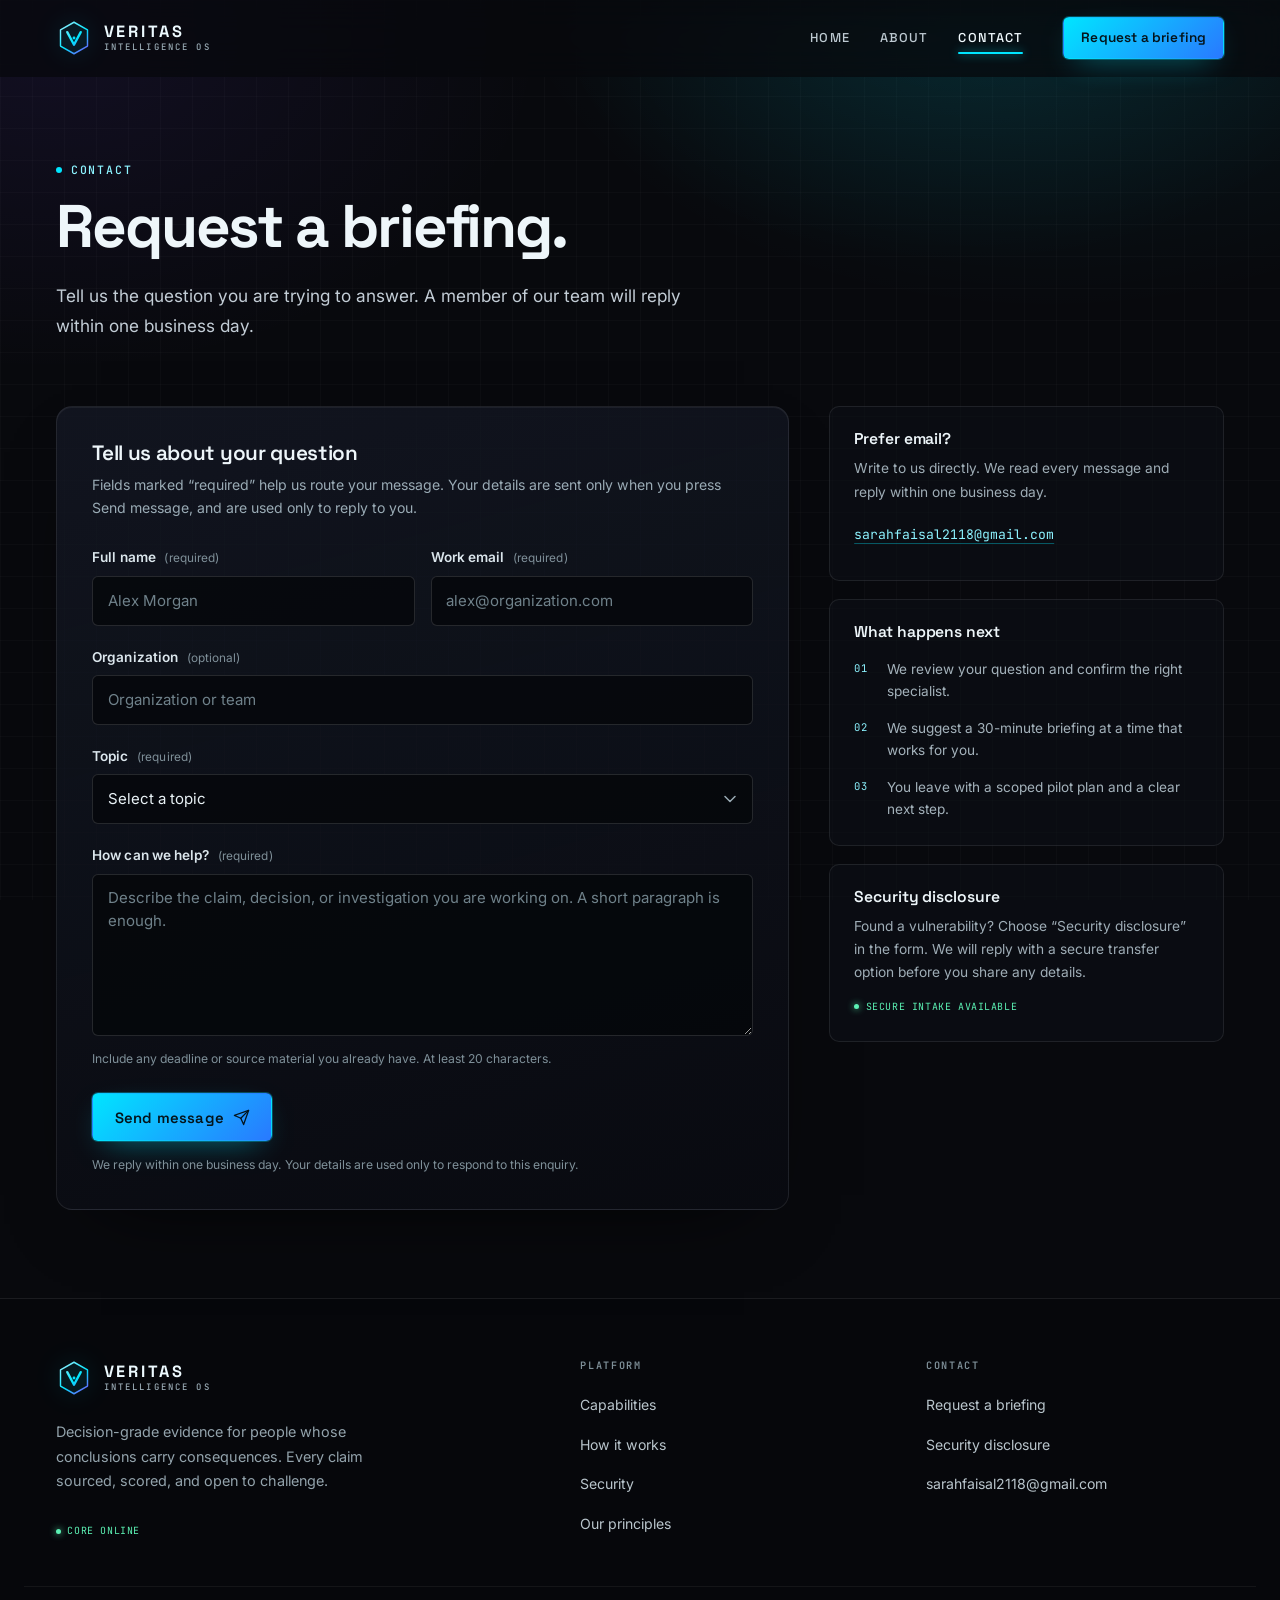
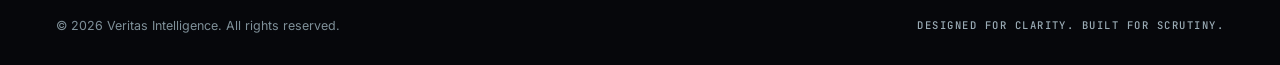
==== contact.html @ b7f598ee "first commit" ====
<!DOCTYPE html>
<html lang="en">
<head>
  <meta charset="utf-8">
  <meta name="viewport" content="width=device-width, initial-scale=1">
  <title>Contact — Veritas Intelligence</title>
  <meta name="description" content="Request a briefing from Veritas Intelligence. Tell us the question you are trying to answer and we will reply within one business day.">
  <meta name="theme-color" content="#08090d">
  <link rel="icon" href="assets/favicon.svg" type="image/svg+xml">
  <link rel="preconnect" href="https://fonts.googleapis.com">
  <link rel="preconnect" href="https://fonts.gstatic.com" crossorigin>
  <link href="https://fonts.googleapis.com/css2?family=Inter:wght@400;500;600&family=JetBrains+Mono:wght@400;500;600&family=Space+Grotesk:wght@400;500;600;700&display=swap" rel="stylesheet">
  <link rel="stylesheet" href="assets/styles.css">
  <script>document.documentElement.classList.add("js");</script>
</head>
<body class="page-contact">
  <a class="skip-link" href="#main">Skip to content</a>

  <header class="site-header">
    <div class="container header-inner">
      <a class="brand" href="index.html" aria-label="Veritas Intelligence, home">
        <img class="brand-mark" src="assets/logo.svg" alt="" width="36" height="36">
        <span class="brand-text">
          <span class="brand-name">VERITAS</span>
          <span class="brand-sub">Intelligence OS</span>
        </span>
      </a>

      <button class="nav-toggle" type="button" aria-expanded="false" aria-controls="site-nav" aria-label="Open menu" data-nav-toggle>
        <span class="nav-toggle-bars" aria-hidden="true"><span></span><span></span></span>
      </button>

      <nav class="site-nav" id="site-nav" aria-label="Primary">
        <ul class="nav-list">
          <li><a href="index.html">Home</a></li>
          <li><a href="about.html">About</a></li>
          <li><a href="contact.html" aria-current="page">Contact</a></li>
        </ul>
        <a class="btn btn-primary btn-sm nav-cta" href="contact.html?topic=briefing">Request a briefing</a>
      </nav>
    </div>
  </header>

  <main id="main" tabindex="-1">
    <section class="page-hero page-hero--simple">
      <div class="container">
        <div class="reveal contact-intro">
          <p class="eyebrow"><span class="pulse" aria-hidden="true"></span> Contact</p>
          <h1>Request a briefing.</h1>
          <p class="lede">Tell us the question you are trying to answer. A member of our team will reply within one business day.</p>
        </div>
      </div>
    </section>

    <section class="section contact-section">
      <div class="container contact-grid">
        <form class="form-panel reveal" id="contact-form" novalidate>
          <h2>Tell us about your question</h2>
          <p class="form-intro">Fields marked “required” help us route your message. Your details are sent only when you press Send message, and are used only to reply to you.</p>

          <div class="form-row">
            <div class="field">
              <label for="name">Full name <span class="optional">(required)</span></label>
              <input id="name" name="name" type="text" autocomplete="name" required aria-describedby="name-error" placeholder="Alex Morgan">
              <p class="field-error" id="name-error" hidden></p>
            </div>

            <div class="field">
              <label for="email">Work email <span class="optional">(required)</span></label>
              <input id="email" name="email" type="email" autocomplete="email" inputmode="email" required aria-describedby="email-error" placeholder="alex@organization.com">
              <p class="field-error" id="email-error" hidden></p>
            </div>
          </div>

          <div class="field">
            <label for="organization">Organization <span class="optional">(optional)</span></label>
            <input id="organization" name="organization" type="text" autocomplete="organization" placeholder="Organization or team">
          </div>

          <div class="field">
            <label for="topic">Topic <span class="optional">(required)</span></label>
            <select id="topic" name="topic" required aria-describedby="topic-error">
              <option value="" selected>Select a topic</option>
              <option value="briefing">Request a briefing</option>
              <option value="partnership">Partnership</option>
              <option value="press">Press enquiry</option>
              <option value="security">Security disclosure</option>
              <option value="other">Something else</option>
            </select>
            <p class="field-error" id="topic-error" hidden></p>
          </div>

          <div class="field">
            <label for="message">How can we help? <span class="optional">(required)</span></label>
            <textarea id="message" name="message" rows="6" required aria-describedby="message-hint message-error" placeholder="Describe the claim, decision, or investigation you are working on. A short paragraph is enough."></textarea>
            <p class="field-hint" id="message-hint">Include any deadline or source material you already have. At least 20 characters.</p>
            <p class="field-error" id="message-error" hidden></p>
          </div>

          <div class="form-actions">
            <button class="btn btn-primary" type="submit">
              <span id="submit-label">Send message</span>
              <svg viewBox="0 0 24 24" fill="none" stroke="currentColor" stroke-width="1.8" stroke-linecap="round" stroke-linejoin="round" aria-hidden="true"><path d="m22 2-7 20-4-9-9-4Z"/><path d="M22 2 11 13"/></svg>
            </button>
            <p class="form-note">We reply within one business day. Your details are used only to respond to this enquiry.</p>
          </div>

          <div class="form-result" id="form-result" hidden>
            <h2 id="result-heading" tabindex="-1">
              <span class="result-icon" aria-hidden="true"><svg viewBox="0 0 24 24" fill="none" stroke="currentColor" stroke-width="2.6" stroke-linecap="round" stroke-linejoin="round"><path d="M20 6 9 17l-5-5"/></svg></span>
              <span id="result-title">Your message is ready.</span>
            </h2>
            <p id="result-draft-copy">We prepared an email to <strong id="result-email">sarahfaisal2118@gmail.com</strong>. Open your email app to send it, or copy the message and paste it into any mail service.</p>
            <p id="result-success-copy" hidden>Thank you, <strong id="result-name"></strong>. Your message has been sent. We will reply within one business day.</p>
            <div id="draft-section">
              <label class="draft-label" for="draft-preview">Message preview</label>
              <textarea class="draft-preview" id="draft-preview" rows="9" readonly></textarea>
              <div class="btn-row">
                <a class="btn btn-primary" id="mailto-link" href="mailto:sarahfaisal2118@gmail.com">
                  Open email app
                  <svg viewBox="0 0 24 24" fill="none" stroke="currentColor" stroke-width="1.8" stroke-linecap="round" stroke-linejoin="round" aria-hidden="true"><path d="M7 17 17 7"/><path d="M8 7h9v9"/></svg>
                </a>
                <button class="btn btn-ghost" id="copy-message" type="button">Copy message</button>
              </div>
              <p class="copy-status" id="copy-status" role="status" aria-live="polite"></p>
            </div>
            <div class="btn-row" id="result-actions" hidden>
              <button class="btn btn-ghost" id="send-another" type="button">Send another message</button>
            </div>
          </div>

          <div class="form-error" id="form-error" tabindex="-1" role="alert" hidden>
            <p><strong>We couldn't send your message.</strong> Please check your connection and try again.</p>
            <p>If it keeps happening, email us directly at <a href="mailto:sarahfaisal2118@gmail.com" data-contact-email>sarahfaisal2118@gmail.com</a>.</p>
          </div>

          <input type="checkbox" name="botcheck" id="botcheck" class="hp-field" tabindex="-1" autocomplete="off" aria-hidden="true">

          <noscript>
            <p class="noscript-note">JavaScript is turned off, so this form cannot be submitted. Please email us directly at <a href="mailto:sarahfaisal2118@gmail.com" data-contact-email>sarahfaisal2118@gmail.com</a>.</p>
          </noscript>
        </form>

        <aside class="contact-aside">
          <div class="info-card reveal">
            <h2>Prefer email?</h2>
            <p>Write to us directly. We read every message and reply within one business day.</p>
            <a class="email-link" href="mailto:sarahfaisal2118@gmail.com" data-contact-email>
              <svg viewBox="0 0 24 24" width="16" height="16" fill="none" stroke="currentColor" stroke-width="1.7" stroke-linecap="round" stroke-linejoin="round" aria-hidden="true"><rect x="3" y="5" width="18" height="14" rx="2"/><path d="m3 7 9 6 9-6"/></svg>
              sarahfaisal2118@gmail.com
            </a>
          </div>

          <div class="info-card reveal">
            <h2>What happens next</h2>
            <ol class="next-list">
              <li>We review your question and confirm the right specialist.</li>
              <li>We suggest a 30-minute briefing at a time that works for you.</li>
              <li>You leave with a scoped pilot plan and a clear next step.</li>
            </ol>
          </div>

          <div class="info-card reveal">
            <h2>Security disclosure</h2>
            <p>Found a vulnerability? Choose “Security disclosure” in the form. We will reply with a secure transfer option before you share any details.</p>
            <span class="status-ok">Secure intake available</span>
          </div>
        </aside>
      </div>
    </section>
  </main>

  <footer class="site-footer">
    <div class="container footer-grid">
      <div class="footer-brand">
        <a class="brand" href="index.html" aria-label="Veritas Intelligence, home">
          <img class="brand-mark" src="assets/logo.svg" alt="" width="36" height="36">
          <span class="brand-text">
            <span class="brand-name">VERITAS</span>
            <span class="brand-sub">Intelligence OS</span>
          </span>
        </a>
        <p>Decision-grade evidence for people whose conclusions carry consequences. Every claim sourced, scored, and open to challenge.</p>
        <span class="status-ok">Core online</span>
      </div>

      <nav aria-label="Platform">
        <h2 class="footer-title">Platform</h2>
        <ul class="footer-links">
          <li><a href="index.html#capabilities">Capabilities</a></li>
          <li><a href="index.html#how-it-works">How it works</a></li>
          <li><a href="about.html#security">Security</a></li>
          <li><a href="about.html#principles">Our principles</a></li>
        </ul>
      </nav>

      <nav aria-label="Contact">
        <h2 class="footer-title">Contact</h2>
        <ul class="footer-links">
          <li><a href="contact.html">Request a briefing</a></li>
          <li><a href="contact.html?topic=security">Security disclosure</a></li>
          <li><a href="mailto:sarahfaisal2118@gmail.com" data-contact-email>sarahfaisal2118@gmail.com</a></li>
        </ul>
      </nav>
    </div>

    <div class="container footer-bottom">
      <p>&copy; <span data-year>2026</span> Veritas Intelligence. All rights reserved.</p>
      <p class="mono-label">Designed for clarity. Built for scrutiny.</p>
    </div>
  </footer>

  <script src="assets/main.js" defer></script>
</body>
</html>
---- assets/styles.css ----
/* =========================================================
   Veritas Intelligence — site styles
   Dark tactical glassmorphism, adapted for readability.
   No build step: plain CSS.
   ========================================================= */

:root {
  --void: #08090d;
  --void-soft: #0a0c12;
  --panel: rgba(15, 18, 27, 0.72);
  --panel-solid: #0d1018;

  --text: #e7ecf2;
  --text-soft: #c3cdd6;
  --muted: #9aabb5;
  --dim: #7f9099;

  --cyan: #00e5ff;
  --cyan-soft: #8df3ff;
  --blue: #2979ff;
  --violet: #a88bff;
  --green: #5cf2b4;
  --amber: #ffce6b;
  --red: #ff8fa3;

  --line: rgba(255, 255, 255, 0.085);
  --line-soft: rgba(255, 255, 255, 0.055);
  --line-cyan: rgba(0, 229, 255, 0.3);

  --font-display: "Space Grotesk", "Segoe UI", system-ui, sans-serif;
  --font-body: "Inter", "Segoe UI", system-ui, sans-serif;
  --font-mono: "JetBrains Mono", ui-monospace, "Cascadia Code", Consolas, monospace;

  --radius-sm: 6px;
  --radius: 10px;
  --radius-lg: 16px;

  --shadow-panel: 0 30px 80px -45px rgba(0, 0, 0, 0.95), inset 0 1px 0 rgba(255, 255, 255, 0.055);
  --header-h: 76px;
}

*,
*::before,
*::after {
  box-sizing: border-box;
}

html {
  scroll-behavior: smooth;
  scroll-padding-top: calc(var(--header-h) + 24px);
  -webkit-text-size-adjust: 100%;
  scrollbar-color: #2a313b #08090d;
}

::-webkit-scrollbar {
  width: 10px;
  height: 10px;
}

::-webkit-scrollbar-track {
  background: #08090d;
}

::-webkit-scrollbar-thumb {
  border: 2px solid #08090d;
  border-radius: 8px;
  background: #2a313b;
}

::-webkit-scrollbar-thumb:hover {
  background: #3b4551;
}

body {
  margin: 0;
  min-height: 100vh;
  color: var(--text);
  font-family: var(--font-body);
  font-size: 1rem;
  line-height: 1.65;
  background-color: var(--void);
  background-image:
    radial-gradient(900px 620px at 82% -8%, rgba(0, 229, 255, 0.09), transparent 62%),
    radial-gradient(820px 560px at 4% 4%, rgba(124, 77, 255, 0.09), transparent 60%),
    linear-gradient(rgba(255, 255, 255, 0.02) 1px, transparent 1px),
    linear-gradient(90deg, rgba(255, 255, 255, 0.02) 1px, transparent 1px);
  background-size: auto, auto, 32px 32px, 32px 32px;
  background-attachment: fixed;
  -webkit-font-smoothing: antialiased;
  text-rendering: optimizeLegibility;
  overflow-x: hidden;
}

img,
svg {
  display: block;
  max-width: 100%;
}

a {
  color: inherit;
  text-decoration: none;
}

p {
  margin: 0;
}

ul,
ol {
  margin: 0;
  padding: 0;
}

button,
input,
select,
textarea {
  font: inherit;
  color: inherit;
}

[hidden] {
  display: none !important;
}

::selection {
  background: rgba(0, 229, 255, 0.28);
  color: #ffffff;
}

:focus-visible {
  outline: 2px solid var(--cyan-soft);
  outline-offset: 3px;
}

main:focus {
  outline: none;
}

/* ---------- Layout helpers ---------- */

.container {
  width: 100%;
  max-width: 1232px;
  margin-inline: auto;
  padding-inline: 32px;
}

.section {
  padding-block: 5.5rem;
}

.section--tight {
  padding-block: 4rem;
}

.section--bordered {
  border-top: 1px solid var(--line-soft);
}

.skip-link {
  position: fixed;
  top: 10px;
  left: 10px;
  z-index: 200;
  padding: 0.7rem 1rem;
  border-radius: var(--radius-sm);
  background: var(--cyan);
  color: #031218;
  font-family: var(--font-display);
  font-weight: 600;
  transform: translateY(-160%);
  transition: transform 0.18s ease;
}

.skip-link:focus {
  transform: translateY(0);
}

/* ---------- Typography ---------- */

h1,
h2,
h3,
h4 {
  margin: 0;
  font-family: var(--font-display);
  color: #eef6fa;
  text-wrap: balance;
}

h1 {
  font-size: clamp(2.55rem, 4.7vw, 3.95rem);
  line-height: 1.05;
  letter-spacing: -0.035em;
  font-weight: 700;
}

h2 {
  font-size: clamp(1.85rem, 3.2vw, 2.6rem);
  line-height: 1.12;
  letter-spacing: -0.028em;
  font-weight: 600;
}

h3 {
  font-size: 1.16rem;
  line-height: 1.35;
  letter-spacing: -0.012em;
  font-weight: 600;
}

.eyebrow {
  display: inline-flex;
  align-items: center;
  gap: 0.55rem;
  margin-bottom: 1.1rem;
  color: var(--cyan-soft);
  font-family: var(--font-mono);
  font-size: 0.72rem;
  font-weight: 500;
  letter-spacing: 0.16em;
  line-height: 1.4;
  text-transform: uppercase;
}

.eyebrow--plain {
  color: var(--muted);
}

.pulse {
  width: 6px;
  height: 6px;
  flex: none;
  border-radius: 50%;
  background: var(--cyan);
  box-shadow: 0 0 0 0 rgba(0, 229, 255, 0.5);
  animation: pulse 2.6s ease-out infinite;
}

@keyframes pulse {
  0% { box-shadow: 0 0 0 0 rgba(0, 229, 255, 0.45); }
  70% { box-shadow: 0 0 0 8px rgba(0, 229, 255, 0); }
  100% { box-shadow: 0 0 0 0 rgba(0, 229, 255, 0); }
}

.lede {
  max-width: 56ch;
  margin-top: 1.4rem;
  color: var(--text-soft);
  font-size: 1.08rem;
  line-height: 1.72;
}

.text-gradient {
  color: var(--cyan-soft);
}

@supports ((-webkit-background-clip: text) or (background-clip: text)) {
  .text-gradient {
    background: linear-gradient(100deg, #a7f4ff 0%, #00e5ff 46%, #a88bff 100%);
    -webkit-background-clip: text;
    background-clip: text;
    -webkit-text-fill-color: transparent;
    color: transparent;
  }
}

.mono-label {
  font-family: var(--font-mono);
  font-size: 0.66rem;
  font-weight: 500;
  letter-spacing: 0.14em;
  line-height: 1.5;
  text-transform: uppercase;
  color: var(--muted);
}

.section-head {
  max-width: 720px;
  margin-bottom: 2.9rem;
}

.section-head p {
  margin-top: 1rem;
  color: var(--muted);
  font-size: 1.02rem;
  line-height: 1.75;
  max-width: 64ch;
}

.section-head--row {
  max-width: none;
  display: flex;
  align-items: flex-end;
  justify-content: space-between;
  gap: 2rem;
}

.section-head--row > div {
  max-width: 680px;
}

/* ---------- Buttons ---------- */

.btn {
  display: inline-flex;
  align-items: center;
  justify-content: center;
  gap: 0.55rem;
  min-height: 48px;
  padding: 0.78rem 1.35rem;
  border: 1px solid transparent;
  border-radius: var(--radius-sm);
  font-family: var(--font-display);
  font-size: 0.93rem;
  font-weight: 600;
  line-height: 1.2;
  letter-spacing: 0.012em;
  text-align: center;
  cursor: pointer;
  transition: transform 0.2s ease, box-shadow 0.2s ease, background-color 0.2s ease, border-color 0.2s ease;
}

.btn svg {
  width: 17px;
  height: 17px;
  flex: none;
  transition: transform 0.2s ease;
}

.btn:hover svg {
  transform: translateX(2px);
}

.btn-primary {
  background: linear-gradient(135deg, #00e5ff 0%, #2979ff 100%);
  color: #04141b;
  box-shadow: 0 0 0 1px rgba(0, 229, 255, 0.28), 0 10px 32px -14px rgba(0, 229, 255, 0.65);
}

.btn-primary:hover {
  transform: translateY(-1px);
  box-shadow: 0 0 0 1px rgba(0, 229, 255, 0.45), 0 0 26px rgba(0, 229, 255, 0.32);
}

.btn-ghost {
  background: rgba(255, 255, 255, 0.035);
  border-color: rgba(0, 229, 255, 0.28);
  color: #c8f8ff;
}

.btn-ghost:hover {
  background: rgba(0, 229, 255, 0.08);
  border-color: rgba(0, 229, 255, 0.6);
}

.btn-sm {
  min-height: 42px;
  padding: 0.62rem 1.05rem;
  font-size: 0.85rem;
}

.btn-row {
  display: flex;
  flex-wrap: wrap;
  gap: 0.8rem;
  align-items: center;
}

.btn[disabled] {
  opacity: 0.72;
  cursor: wait;
  transform: none;
  box-shadow: none;
}

/* ---------- Header & navigation ---------- */

.site-header {
  position: sticky;
  top: 0;
  z-index: 100;
  background: rgba(8, 9, 13, 0.74);
  -webkit-backdrop-filter: blur(18px);
  backdrop-filter: blur(18px);
  border-bottom: 1px solid transparent;
  transition: background-color 0.25s ease, border-color 0.25s ease;
}

.site-header.is-scrolled {
  background: rgba(8, 9, 13, 0.92);
  border-bottom-color: var(--line);
}

.header-inner {
  display: flex;
  align-items: center;
  justify-content: space-between;
  gap: 1.5rem;
  height: var(--header-h);
}

.brand {
  display: inline-flex;
  align-items: center;
  gap: 0.72rem;
  flex: none;
  border-radius: var(--radius-sm);
}

.brand-mark {
  width: 36px;
  height: 36px;
  filter: drop-shadow(0 0 12px rgba(0, 229, 255, 0.3));
}

.brand-text {
  display: flex;
  flex-direction: column;
  gap: 2px;
}

.brand-name {
  font-family: var(--font-display);
  font-size: 1.02rem;
  font-weight: 700;
  line-height: 1;
  letter-spacing: 0.17em;
  color: #edfaff;
}

.brand-sub {
  font-family: var(--font-mono);
  font-size: 0.56rem;
  font-weight: 500;
  line-height: 1;
  letter-spacing: 0.24em;
  text-transform: uppercase;
  color: var(--muted);
}

.site-nav {
  display: flex;
  align-items: center;
  gap: 1.65rem;
}

.nav-list {
  display: flex;
  align-items: center;
  gap: 0.2rem;
  list-style: none;
}

.nav-list a {
  position: relative;
  display: inline-flex;
  align-items: center;
  min-height: 44px;
  padding: 0 0.85rem;
  border-radius: 4px;
  color: #becad2;
  font-family: var(--font-display);
  font-size: 0.8rem;
  font-weight: 500;
  letter-spacing: 0.09em;
  text-transform: uppercase;
  transition: color 0.18s ease, background-color 0.18s ease;
}

.nav-list a:hover {
  color: #f2fbff;
  background: rgba(255, 255, 255, 0.04);
}

.nav-list a[aria-current="page"] {
  color: #f2fbff;
}

.nav-list a[aria-current="page"]::after {
  content: "";
  position: absolute;
  left: 0.85rem;
  right: 0.85rem;
  bottom: 6px;
  height: 2px;
  border-radius: 2px;
  background: var(--cyan);
  box-shadow: 0 0 10px rgba(0, 229, 255, 0.7);
}

.nav-toggle {
  display: none;
  width: 44px;
  height: 44px;
  padding: 0;
  border: 1px solid var(--line);
  border-radius: var(--radius-sm);
  background: rgba(255, 255, 255, 0.035);
  cursor: pointer;
  place-items: center;
}

.nav-toggle:hover {
  border-color: rgba(0, 229, 255, 0.35);
}

.nav-toggle-bars {
  position: relative;
  width: 20px;
  height: 14px;
}

.nav-toggle-bars span {
  position: absolute;
  left: 0;
  width: 20px;
  height: 1.5px;
  border-radius: 2px;
  background: #e6fbff;
  transition: transform 0.2s ease, top 0.2s ease, bottom 0.2s ease;
}

.nav-toggle-bars span:first-child { top: 1px; }
.nav-toggle-bars span:last-child { bottom: 1px; }

.nav-toggle[aria-expanded="true"] .nav-toggle-bars span:first-child {
  top: 6px;
  transform: rotate(45deg);
}

.nav-toggle[aria-expanded="true"] .nav-toggle-bars span:last-child {
  bottom: 6px;
  transform: rotate(-45deg);
}

/* ---------- Hero ---------- */

.hero {
  position: relative;
  isolation: isolate;
  padding-block: 5.2rem 4.2rem;
}

.hero::before {
  content: "";
  position: absolute;
  inset: -15% 0 auto;
  height: 130%;
  z-index: -1;
  background:
    radial-gradient(620px 420px at 70% 22%, rgba(0, 229, 255, 0.1), transparent 65%),
    radial-gradient(480px 380px at 20% 65%, rgba(124, 77, 255, 0.08), transparent 70%);
  pointer-events: none;
}

.hero-grid {
  display: grid;
  grid-template-columns: minmax(0, 1.06fr) minmax(0, 0.94fr);
  align-items: center;
  gap: 4rem;
}

.hero h1 {
  max-width: 19ch;
}

.hero .lede {
  margin-bottom: 2rem;
}

.assurance-list {
  display: flex;
  flex-wrap: wrap;
  gap: 0.55rem 1.4rem;
  margin-top: 1.9rem;
  list-style: none;
}

.assurance-list li {
  display: inline-flex;
  align-items: center;
  gap: 0.45rem;
  color: #a9bac2;
  font-size: 0.82rem;
}

.assurance-list svg {
  width: 15px;
  height: 15px;
  color: var(--green);
  flex: none;
}

/* Dossier panel */

.dossier {
  position: relative;
  padding: 1.5rem;
  border: 1px solid var(--line);
  border-radius: 14px;
  background:
    linear-gradient(165deg, rgba(22, 27, 39, 0.9), rgba(9, 11, 18, 0.86));
  box-shadow: var(--shadow-panel);
  -webkit-backdrop-filter: blur(18px);
  backdrop-filter: blur(18px);
}

.dossier::before {
  content: "";
  position: absolute;
  inset: 0;
  border-radius: inherit;
  padding: 1px;
  background: linear-gradient(145deg, rgba(0, 229, 255, 0.5), rgba(0, 229, 255, 0) 32%, rgba(124, 77, 255, 0) 68%, rgba(124, 77, 255, 0.4));
  -webkit-mask: linear-gradient(#000 0 0) content-box, linear-gradient(#000 0 0);
  -webkit-mask-composite: xor;
  mask: linear-gradient(#000 0 0) content-box, linear-gradient(#000 0 0);
  mask-composite: exclude;
  pointer-events: none;
}

.reticle {
  position: absolute;
  z-index: 1;
  font-family: var(--font-mono);
  font-size: 0.72rem;
  line-height: 1;
  color: rgba(255, 255, 255, 0.26);
  pointer-events: none;
}

.reticle-tl { top: 7px; left: 9px; }
.reticle-tr { top: 7px; right: 9px; }
.reticle-bl { bottom: 7px; left: 9px; }
.reticle-br { bottom: 7px; right: 9px; }

.dossier-head {
  display: flex;
  align-items: center;
  justify-content: space-between;
  gap: 0.8rem;
  padding-bottom: 1.05rem;
  border-bottom: 1px solid var(--line-soft);
}

.chip {
  display: inline-flex;
  align-items: center;
  gap: 0.4rem;
  min-height: 24px;
  padding: 0.22rem 0.55rem;
  border: 1px solid transparent;
  border-radius: 4px;
  font-family: var(--font-mono);
  font-size: 0.62rem;
  font-weight: 600;
  line-height: 1.2;
  letter-spacing: 0.09em;
  text-transform: uppercase;
  white-space: nowrap;
}

.chip .dot {
  width: 5px;
  height: 5px;
  border-radius: 50%;
  background: currentColor;
  box-shadow: 0 0 8px currentColor;
}

.chip-live {
  color: var(--cyan-soft);
  background: rgba(0, 229, 255, 0.07);
  border-color: rgba(0, 229, 255, 0.28);
}

.chip-ok {
  color: #86ffcc;
  background: rgba(0, 230, 118, 0.07);
  border-color: rgba(0, 230, 118, 0.24);
}

.chip-warn {
  color: var(--amber);
  background: rgba(255, 171, 0, 0.07);
  border-color: rgba(255, 171, 0, 0.25);
}

.chip-bad {
  color: var(--red);
  background: rgba(255, 84, 112, 0.08);
  border-color: rgba(255, 84, 112, 0.28);
}

.chip-violet {
  color: #cbb9ff;
  background: rgba(124, 77, 255, 0.1);
  border-color: rgba(124, 77, 255, 0.3);
}

.dossier-body {
  padding-top: 1.15rem;
}

.dossier-title-row {
  display: flex;
  align-items: flex-start;
  justify-content: space-between;
  gap: 1.2rem;
}

.dossier-title {
  font-size: 1.3rem;
  font-weight: 600;
  line-height: 1.3;
  letter-spacing: -0.015em;
  max-width: 26ch;
}

.ring {
  position: relative;
  display: grid;
  flex: none;
  place-items: center;
  width: 86px;
  height: 86px;
  border-radius: 50%;
  background: conic-gradient(from 205deg, #00e5ff 0%, #2979ff 58%, #7c4dff 98.4%, rgba(255, 255, 255, 0.075) 98.4% 100%);
  box-shadow: 0 0 24px -6px rgba(0, 229, 255, 0.45);
}

.ring::before {
  content: "";
  position: absolute;
  inset: 5px;
  border-radius: 50%;
  background: #0b0e16;
  box-shadow: inset 0 0 18px rgba(0, 229, 255, 0.1);
}

.ring-text {
  position: relative;
  z-index: 1;
  font-family: var(--font-display);
  font-size: 1.22rem;
  font-weight: 700;
  letter-spacing: -0.02em;
  color: #eafcff;
}

.ring-text small {
  font-size: 0.62rem;
  font-weight: 500;
  color: var(--muted);
}

.dossier-caption {
  margin-top: 0.65rem;
  color: var(--dim);
  font-family: var(--font-mono);
  font-size: 0.62rem;
  letter-spacing: 0.1em;
  text-transform: uppercase;
}

.evidence-list {
  margin-top: 1.1rem;
  list-style: none;
  border-top: 1px solid var(--line-soft);
}

.evidence-list li {
  display: grid;
  grid-template-columns: 30px minmax(0, 1fr) auto;
  align-items: center;
  gap: 0.7rem;
  padding: 0.72rem 0;
  border-bottom: 1px solid var(--line-soft);
}

.ev-icon {
  display: grid;
  place-items: center;
  width: 30px;
  height: 30px;
  border: 1px solid rgba(0, 230, 118, 0.2);
  border-radius: 6px;
  background: rgba(0, 230, 118, 0.06);
  color: var(--green);
}

.ev-icon svg {
  width: 14px;
  height: 14px;
}

.ev-icon--warn {
  border-color: rgba(255, 171, 0, 0.24);
  background: rgba(255, 171, 0, 0.06);
  color: var(--amber);
}

.ev-icon--bad {
  border-color: rgba(255, 84, 112, 0.26);
  background: rgba(255, 84, 112, 0.07);
  color: var(--red);
}

.evidence-list strong {
  display: block;
  font-size: 0.8rem;
  font-weight: 500;
  line-height: 1.4;
  color: #dbe6ec;
}

.evidence-list .ev-meta {
  display: block;
  margin-top: 1px;
  color: var(--dim);
  font-family: var(--font-mono);
  font-size: 0.6rem;
  letter-spacing: 0.05em;
  text-transform: uppercase;
}

.progress-block {
  margin-top: 1.1rem;
}

.progress-label {
  display: flex;
  align-items: center;
  justify-content: space-between;
  gap: 1rem;
  margin-bottom: 0.45rem;
  color: var(--muted);
  font-size: 0.7rem;
}

.progress-label .mono-label {
  color: var(--cyan-soft);
}

.progress {
  height: 5px;
  overflow: hidden;
  border-radius: 99px;
  background: rgba(255, 255, 255, 0.07);
}

.progress span {
  display: block;
  height: 100%;
  border-radius: inherit;
  background: linear-gradient(90deg, #00e5ff, #2979ff 70%, #7c4dff);
  box-shadow: 0 0 12px rgba(0, 229, 255, 0.55);
}

.dossier-foot {
  display: flex;
  flex-wrap: wrap;
  align-items: center;
  justify-content: space-between;
  gap: 0.6rem;
  margin-top: 1.1rem;
  padding-top: 0.9rem;
  border-top: 1px solid var(--line-soft);
}

.status-ok {
  display: inline-flex;
  align-items: center;
  gap: 0.4rem;
  color: var(--green);
  font-family: var(--font-mono);
  font-size: 0.62rem;
  letter-spacing: 0.06em;
  text-transform: uppercase;
}

.status-ok::before {
  content: "";
  width: 5px;
  height: 5px;
  border-radius: 50%;
  background: currentColor;
  box-shadow: 0 0 7px currentColor;
}

/* ---------- Stats ---------- */

.stats-section {
  padding-bottom: 1rem;
}

.stats-grid {
  display: grid;
  grid-template-columns: repeat(4, minmax(0, 1fr));
  overflow: hidden;
  border: 1px solid var(--line);
  border-radius: var(--radius);
  background: linear-gradient(180deg, rgba(255, 255, 255, 0.024), rgba(255, 255, 255, 0.008));
}

.stat {
  padding: 1.55rem 1.5rem 1.65rem;
}

.stat + .stat {
  border-left: 1px solid var(--line-soft);
}

.stat-label {
  color: var(--muted);
  font-family: var(--font-mono);
  font-size: 0.65rem;
  font-weight: 500;
  letter-spacing: 0.12em;
  text-transform: uppercase;
}

.stat-value {
  margin-top: 0.55rem;
  font-family: var(--font-display);
  font-size: clamp(2rem, 3vw, 2.55rem);
  font-weight: 600;
  line-height: 1;
  letter-spacing: -0.03em;
  color: #f0fbff;
  font-variant-numeric: tabular-nums;
}

.stat-value small {
  margin-left: 2px;
  font-size: 0.6em;
  font-weight: 500;
  color: var(--cyan-soft);
  letter-spacing: 0;
}

.stat-note {
  margin-top: 0.55rem;
  color: var(--dim);
  font-size: 0.76rem;
  line-height: 1.5;
}

/* ---------- Cards ---------- */

.card-grid {
  display: grid;
  grid-template-columns: repeat(3, minmax(0, 1fr));
  gap: 1.25rem;
}

.card {
  position: relative;
  padding: 1.85rem 1.7rem;
  border: 1px solid var(--line);
  border-radius: var(--radius);
  background: linear-gradient(170deg, rgba(20, 24, 36, 0.72), rgba(10, 12, 19, 0.56));
  transition: transform 0.25s ease, border-color 0.25s ease, background 0.25s ease;
}

.card::after {
  content: "";
  position: absolute;
  top: 0;
  left: 1.4rem;
  right: 1.4rem;
  height: 1px;
  background: linear-gradient(90deg, transparent, rgba(0, 229, 255, 0.5), transparent);
  opacity: 0;
  transition: opacity 0.25s ease;
}

.card:hover {
  transform: translateY(-3px);
  border-color: rgba(0, 229, 255, 0.26);
  background: linear-gradient(170deg, rgba(25, 31, 45, 0.82), rgba(10, 12, 19, 0.6));
}

.card:hover::after {
  opacity: 1;
}

.card-icon {
  display: grid;
  place-items: center;
  width: 46px;
  height: 46px;
  margin-bottom: 1.35rem;
  border: 1px solid rgba(0, 229, 255, 0.2);
  border-radius: 8px;
  background: rgba(0, 229, 255, 0.06);
  color: #7feaf5;
}

.card-icon svg {
  width: 22px;
  height: 22px;
}

.card:nth-child(2) .card-icon {
  border-color: rgba(124, 77, 255, 0.26);
  background: rgba(124, 77, 255, 0.08);
  color: #c1adff;
}

.card h3 {
  margin-bottom: 0.6rem;
}

.card p {
  color: #a6b4bd;
  font-size: 0.92rem;
  line-height: 1.72;
}

/* ---------- Steps ---------- */

.steps {
  display: grid;
  grid-template-columns: repeat(3, minmax(0, 1fr));
  gap: 1.25rem;
  list-style: none;
  counter-reset: step;
}

.step {
  position: relative;
  padding: 1.75rem 1.6rem;
  border: 1px solid var(--line);
  border-radius: var(--radius);
  background: rgba(13, 16, 24, 0.52);
}

.step:not(:last-child)::after {
  content: "→";
  position: absolute;
  top: 2.25rem;
  right: -1.05rem;
  z-index: 1;
  color: rgba(0, 229, 255, 0.5);
  font-family: var(--font-mono);
  font-size: 0.95rem;
}

.step-num {
  display: inline-block;
  margin-bottom: 1rem;
  padding: 0.28rem 0.55rem;
  border: 1px solid rgba(0, 229, 255, 0.22);
  border-radius: 4px;
  color: #7feaf5;
  font-family: var(--font-mono);
  font-size: 0.65rem;
  font-weight: 600;
  letter-spacing: 0.12em;
}

.step h3 {
  margin-bottom: 0.5rem;
}

.step p {
  color: #a6b4bd;
  font-size: 0.9rem;
  line-height: 1.72;
}

/* ---------- Audience strip ---------- */

.audience {
  display: flex;
  flex-wrap: wrap;
  gap: 0.55rem;
  margin-top: 2.4rem;
  list-style: none;
}

.audience li {
  padding: 0.5rem 0.8rem;
  border: 1px solid var(--line);
  border-radius: 4px;
  background: rgba(255, 255, 255, 0.025);
  color: #b8c7ce;
  font-family: var(--font-mono);
  font-size: 0.68rem;
  letter-spacing: 0.06em;
  text-transform: uppercase;
}

.audience-note {
  margin-top: 1rem;
  color: var(--muted);
  font-size: 0.88rem;
}

/* ---------- CTA ---------- */

.cta-section {
  padding-bottom: 6rem;
}

.cta-panel {
  position: relative;
  display: flex;
  align-items: center;
  justify-content: space-between;
  gap: 2.5rem;
  overflow: hidden;
  padding: 2.9rem;
  border: 1px solid rgba(0, 229, 255, 0.22);
  border-radius: var(--radius-lg);
  background:
    radial-gradient(700px 320px at 12% 0%, rgba(0, 229, 255, 0.13), transparent 62%),
    radial-gradient(600px 320px at 92% 108%, rgba(124, 77, 255, 0.17), transparent 62%),
    linear-gradient(160deg, rgba(18, 22, 34, 0.92), rgba(9, 11, 18, 0.88));
  box-shadow: var(--shadow-panel);
}

.cta-copy {
  max-width: 590px;
}

.cta-panel h2 {
  margin-bottom: 0.75rem;
  font-size: clamp(1.75rem, 3vw, 2.35rem);
}

.cta-panel p {
  color: #a9b7c0;
  font-size: 0.98rem;
  line-height: 1.7;
}

.cta-panel .btn-row {
  flex: none;
}

/* ---------- Footer ---------- */

.site-footer {
  padding-top: 3.8rem;
  border-top: 1px solid var(--line);
  background: rgba(6, 7, 11, 0.62);
}

.footer-grid {
  display: grid;
  grid-template-columns: 1.6fr 1fr 1fr;
  gap: 3rem;
}

.footer-brand p {
  max-width: 38ch;
  margin: 1.05rem 0 1.3rem;
  color: #93a3ac;
  font-size: 0.9rem;
  line-height: 1.7;
}

.footer-title {
  margin-bottom: 1rem;
  color: var(--dim);
  font-family: var(--font-mono);
  font-size: 0.64rem;
  font-weight: 600;
  letter-spacing: 0.16em;
  text-transform: uppercase;
}

.footer-links {
  display: grid;
  gap: 0.35rem;
  list-style: none;
}

.footer-links a {
  display: inline-flex;
  align-items: center;
  min-height: 34px;
  color: #b9c5cc;
  font-size: 0.88rem;
  transition: color 0.18s ease;
}

.footer-links a:hover {
  color: var(--cyan-soft);
  text-decoration: underline;
  text-underline-offset: 4px;
}

.footer-email {
  overflow-wrap: anywhere;
  font-family: var(--font-mono);
  font-size: 0.8rem !important;
}

.footer-bottom {
  display: flex;
  flex-wrap: wrap;
  align-items: center;
  justify-content: space-between;
  gap: 0.8rem 2rem;
  margin-top: 2.8rem;
  padding-block: 1.8rem;
  border-top: 1px solid var(--line-soft);
  color: var(--dim);
  font-size: 0.78rem;
}

/* ---------- Page hero (About / Contact) ---------- */

.page-hero {
  position: relative;
  isolation: isolate;
  padding-block: 4.8rem 3.6rem;
}

.page-hero::before {
  content: "";
  position: absolute;
  inset: -20% 0 auto;
  height: 120%;
  z-index: -1;
  background: radial-gradient(620px 380px at 75% 0%, rgba(0, 229, 255, 0.09), transparent 65%);
  pointer-events: none;
}

.page-hero h1 {
  max-width: 22ch;
}

.page-hero .lede {
  max-width: 60ch;
}

.page-hero-grid {
  display: grid;
  grid-template-columns: minmax(0, 1.15fr) minmax(0, 0.85fr);
  align-items: center;
  gap: 4rem;
}

.page-hero--simple {
  padding-bottom: 2.6rem;
}

.contact-intro {
  max-width: 760px;
}

.check-list--spaced {
  margin-top: 1.8rem;
}

.ledger-status {
  color: var(--green);
}

/* ---------- About ---------- */

.glance {
  padding: 1.6rem;
  border: 1px solid var(--line);
  border-radius: var(--radius);
  background: linear-gradient(165deg, rgba(20, 24, 36, 0.78), rgba(9, 11, 18, 0.7));
  box-shadow: var(--shadow-panel);
}

.glance h2 {
  margin-bottom: 0.9rem;
  font-size: 1rem;
  font-family: var(--font-mono);
  font-weight: 600;
  letter-spacing: 0.13em;
  text-transform: uppercase;
  color: var(--cyan-soft);
}

.glance-list {
  list-style: none;
}

.glance-list li {
  display: flex;
  align-items: baseline;
  justify-content: space-between;
  gap: 1rem;
  padding: 0.72rem 0;
  border-top: 1px solid var(--line-soft);
}

.glance-list .k {
  color: var(--muted);
  font-family: var(--font-mono);
  font-size: 0.66rem;
  letter-spacing: 0.1em;
  text-transform: uppercase;
}

.glance-list .v {
  color: #dce8ee;
  font-size: 0.82rem;
  text-align: right;
}

.split {
  display: grid;
  grid-template-columns: minmax(0, 1.05fr) minmax(0, 0.95fr);
  align-items: start;
  gap: 3.5rem;
}

.prose p {
  color: #aab7c0;
  font-size: 1rem;
  line-height: 1.82;
}

.prose p + p {
  margin-top: 1.15rem;
}

.prose strong {
  color: #e2edf3;
  font-weight: 600;
}

.callout {
  padding: 1.7rem;
  border: 1px solid var(--line);
  border-radius: var(--radius);
  background: rgba(13, 16, 24, 0.6);
}

.callout h3 {
  margin-bottom: 1.1rem;
  font-size: 1rem;
}

.check-list {
  display: grid;
  gap: 0.95rem;
  list-style: none;
}

.check-list li {
  display: grid;
  grid-template-columns: 20px minmax(0, 1fr);
  gap: 0.65rem;
  color: #aab7c0;
  font-size: 0.9rem;
  line-height: 1.65;
}

.check-list svg {
  width: 17px;
  height: 17px;
  margin-top: 3px;
  color: var(--green);
  flex: none;
}

.check-list strong {
  display: block;
  margin-bottom: 1px;
  color: #e2edf3;
  font-weight: 600;
}

.security-grid {
  display: grid;
  grid-template-columns: minmax(0, 1fr) minmax(0, 0.85fr);
  gap: 3rem;
  align-items: start;
}

.ledger {
  overflow: hidden;
  border: 1px solid rgba(0, 229, 255, 0.16);
  border-radius: var(--radius);
  background: rgba(6, 8, 12, 0.82);
  box-shadow: var(--shadow-panel);
}

.ledger-head {
  display: flex;
  align-items: center;
  justify-content: space-between;
  gap: 0.8rem;
  padding: 0.85rem 1.1rem;
  border-bottom: 1px solid var(--line-soft);
  background: rgba(0, 229, 255, 0.035);
}

.ledger-body {
  padding: 1.1rem;
  font-family: var(--font-mono);
  font-size: 0.7rem;
  line-height: 1.6;
  color: var(--dim);
}

.ledger-row {
  display: flex;
  align-items: baseline;
  justify-content: space-between;
  gap: 1rem;
  padding: 0.52rem 0;
  border-bottom: 1px dashed rgba(255, 255, 255, 0.07);
}

.ledger-row:last-child {
  border-bottom: 0;
}

.ledger-row span:first-child {
  flex: none;
  letter-spacing: 0.08em;
  text-transform: uppercase;
}

.ledger-row span:last-child {
  color: #cbf6fd;
  text-align: right;
  overflow-wrap: anywhere;
}

.role-grid {
  display: grid;
  grid-template-columns: repeat(4, minmax(0, 1fr));
  gap: 1rem;
}

.role {
  padding: 1.45rem 1.3rem;
  border: 1px solid var(--line);
  border-radius: var(--radius);
  background: rgba(13, 16, 24, 0.5);
}

.role h3 {
  margin-bottom: 0.45rem;
  font-size: 0.98rem;
}

.role p {
  color: #9fadb6;
  font-size: 0.84rem;
  line-height: 1.65;
}

/* ---------- Investigation console ---------- */

.investigation-section {
  padding-top: 3rem;
}

.investigation-grid {
  display: grid;
  grid-template-columns: minmax(0, 0.86fr) minmax(0, 1.14fr);
  gap: clamp(2rem, 5vw, 4rem);
  align-items: start;
}

.investigation-intro h2 {
  margin-top: 0.45rem;
  font-size: clamp(1.8rem, 3.2vw, 2.5rem);
  line-height: 1.15;
  letter-spacing: -0.03em;
}

.investigation-intro .lede {
  margin-top: 1rem;
  max-width: 46ch;
  color: var(--muted);
  font-size: 1rem;
  line-height: 1.7;
}

.investigation-points {
  margin-top: 1.8rem;
  border-top: 1px solid var(--line);
}

.investigation-points li {
  display: grid;
  grid-template-columns: 6.4rem minmax(0, 1fr);
  gap: 1rem;
  padding: 1rem 0;
  border-bottom: 1px solid var(--line);
}

.investigation-points .mono-label {
  padding-top: 0.15rem;
  color: var(--cyan);
}

.investigation-points p {
  color: var(--muted);
  font-size: 0.86rem;
  line-height: 1.6;
}

.investigation-meta {
  display: flex;
  flex-wrap: wrap;
  gap: 0.55rem;
  align-items: center;
  margin-top: 1.4rem;
  color: var(--dim);
  font-family: var(--font-mono);
  font-size: 0.68rem;
  letter-spacing: 0.08em;
  text-transform: uppercase;
}

.investigation-meta span + span::before {
  content: "·";
  margin-right: 0.55rem;
  color: var(--dim);
}

.investigation-panel {
  align-self: start;
}

.investigation-panel-head {
  display: flex;
  flex-wrap: wrap;
  align-items: center;
  justify-content: space-between;
  gap: 0.8rem;
  margin-bottom: 0.55rem;
}

.investigation-panel-head h3 {
  font-size: 1.15rem;
  letter-spacing: -0.01em;
}

.investigation-panel .form-intro {
  margin-bottom: 1.4rem;
}

#investigation-question {
  min-height: 132px;
}

.investigation-loading {
  display: flex;
  align-items: flex-start;
  gap: 0.9rem;
  margin-top: 1.4rem;
  padding: 1rem 1.1rem;
  border: 1px solid rgba(0, 229, 255, 0.28);
  border-radius: var(--radius);
  background: rgba(0, 229, 255, 0.05);
}

.investigation-loading strong {
  display: block;
  color: #dffbff;
  font-size: 0.9rem;
}

.investigation-loading p {
  margin-top: 0.2rem;
  color: var(--muted);
  font-size: 0.8rem;
  line-height: 1.5;
}

.spinner {
  flex: none;
  width: 20px;
  height: 20px;
  margin-top: 0.15rem;
  border: 2px solid rgba(0, 229, 255, 0.22);
  border-top-color: var(--cyan);
  border-radius: 50%;
  animation: spin 0.8s linear infinite;
}

@keyframes spin {
  to {
    transform: rotate(360deg);
  }
}

.investigation-result {
  margin-top: 1.6rem;
  padding-top: 1.5rem;
  border-top: 1px solid rgba(0, 229, 255, 0.18);
}

.investigation-result-head {
  display: flex;
  flex-wrap: wrap;
  align-items: center;
  justify-content: space-between;
  gap: 0.6rem;
  margin-bottom: 0.4rem;
}

.investigation-result h3 {
  font-size: 1.15rem;
}

.report-body {
  margin-top: 0.85rem;
  max-height: 70vh;
  overflow: auto;
  padding: 1.1rem 1.2rem;
  border: 1px solid rgba(255, 255, 255, 0.12);
  border-radius: var(--radius);
  background: rgba(6, 8, 12, 0.82);
  color: #c7d6dd;
  font-size: 0.9rem;
  line-height: 1.75;
  white-space: pre-wrap;
  overflow-wrap: anywhere;
  scrollbar-width: thin;
  scrollbar-color: #2a313b #06080c;
}

.report-body:focus {
  outline: none;
  border-color: rgba(0, 229, 255, 0.7);
  box-shadow: 0 0 0 1px rgba(0, 229, 255, 0.3);
}

.investigation-result .btn-row {
  margin-top: 1rem;
}

@media (max-width: 960px) {
  .investigation-grid {
    grid-template-columns: minmax(0, 1fr);
    gap: 2.2rem;
  }

  .investigation-panel {
    max-width: 680px;
  }
}

@media (max-width: 640px) {
  .investigation-points li {
    grid-template-columns: minmax(0, 1fr);
    gap: 0.3rem;
  }

  .investigation-panel-head,
  .investigation-result-head {
    align-items: flex-start;
  }
}

/* ---------- Contact ---------- */

.contact-section {
  padding-top: 1.5rem;
}

.contact-grid {
  display: grid;
  grid-template-columns: minmax(0, 1.3fr) minmax(0, 0.7fr);
  align-items: start;
  gap: 2.5rem;
}

.form-panel {
  padding: 2.2rem;
  border: 1px solid var(--line);
  border-radius: var(--radius-lg);
  background: linear-gradient(165deg, rgba(20, 24, 36, 0.8), rgba(9, 11, 18, 0.72));
  box-shadow: var(--shadow-panel);
}

.form-panel h2 {
  font-size: 1.3rem;
  letter-spacing: -0.015em;
}

.form-intro {
  margin-top: 0.45rem;
  margin-bottom: 1.7rem;
  color: var(--muted);
  font-size: 0.88rem;
}

.field {
  margin-bottom: 1.25rem;
}

.form-row {
  display: grid;
  grid-template-columns: repeat(2, minmax(0, 1fr));
  gap: 1rem;
}

.field label {
  display: block;
  margin-bottom: 0.45rem;
  color: #dbe6ec;
  font-size: 0.85rem;
  font-weight: 600;
  letter-spacing: 0.005em;
}

.field label .optional {
  margin-left: 0.35rem;
  color: var(--dim);
  font-size: 0.74rem;
  font-weight: 400;
}

.field input,
.field select,
.field textarea {
  width: 100%;
  min-height: 48px;
  padding: 0.78rem 0.9rem;
  border: 1px solid rgba(255, 255, 255, 0.13);
  border-radius: var(--radius-sm);
  background: rgba(6, 8, 12, 0.82);
  color: #e9f2f6;
  font-size: 0.94rem;
  line-height: 1.5;
  transition: border-color 0.18s ease, box-shadow 0.18s ease;
}

.field textarea {
  min-height: 150px;
  resize: vertical;
}

.field select {
  appearance: none;
  -webkit-appearance: none;
  padding-right: 2.5rem;
  background-image: url("data:image/svg+xml,%3Csvg xmlns='http://www.w3.org/2000/svg' width='12' height='8' viewBox='0 0 12 8'%3E%3Cpath d='M1 1.5 6 6.5l5-5' fill='none' stroke='%239aabb5' stroke-width='1.5' stroke-linecap='round' stroke-linejoin='round'/%3E%3C/svg%3E");
  background-repeat: no-repeat;
  background-position: right 1rem center;
  cursor: pointer;
}

.field select option {
  background: #0b0e16;
  color: #e9f2f6;
}

.field input::placeholder,
.field textarea::placeholder {
  color: #6f818a;
  opacity: 1;
}

.field input:focus,
.field select:focus,
.field textarea:focus {
  outline: none;
  border-color: rgba(0, 229, 255, 0.85);
  box-shadow: 0 0 0 1px rgba(0, 229, 255, 0.35), inset 0 0 14px rgba(0, 229, 255, 0.07);
}

.field input[aria-invalid="true"],
.field select[aria-invalid="true"],
.field textarea[aria-invalid="true"] {
  border-color: rgba(255, 120, 140, 0.7);
  box-shadow: 0 0 0 1px rgba(255, 120, 140, 0.2);
}

.field-hint {
  margin-top: 0.4rem;
  color: var(--dim);
  font-size: 0.76rem;
  line-height: 1.5;
}

.field-error {
  display: flex;
  align-items: flex-start;
  gap: 0.35rem;
  margin-top: 0.4rem;
  color: #ff9daf;
  font-size: 0.78rem;
  line-height: 1.5;
}

.field-error::before {
  content: "!";
  display: grid;
  flex: none;
  place-items: center;
  width: 14px;
  height: 14px;
  margin-top: 1px;
  border-radius: 50%;
  background: rgba(255, 120, 140, 0.16);
  font-family: var(--font-mono);
  font-size: 0.62rem;
  font-weight: 700;
  line-height: 1;
}

.form-actions {
  display: flex;
  flex-wrap: wrap;
  align-items: center;
  gap: 0.9rem;
  margin-top: 1.6rem;
}

.form-note {
  color: var(--dim);
  font-size: 0.76rem;
  line-height: 1.5;
}

.form-result {
  margin-top: 1.6rem;
  padding: 1.45rem;
  border: 1px solid rgba(0, 230, 118, 0.28);
  border-radius: var(--radius);
  background: rgba(0, 230, 118, 0.045);
}

.form-result:focus {
  outline: none;
}

.form-result h2 {
  display: flex;
  align-items: center;
  gap: 0.55rem;
  margin-bottom: 0.45rem;
  font-size: 1.05rem;
}

.result-icon {
  display: grid;
  flex: none;
  place-items: center;
  width: 22px;
  height: 22px;
  border-radius: 50%;
  background: rgba(0, 230, 118, 0.14);
  color: var(--green);
}

.result-icon svg {
  width: 13px;
  height: 13px;
}

.form-result p {
  color: #a9b7c0;
  font-size: 0.86rem;
  line-height: 1.65;
}

.form-result p strong {
  color: #dcf8ea;
  overflow-wrap: anywhere;
}

.draft-label {
  display: block;
  margin-top: 1rem;
  margin-bottom: 0.4rem;
  color: var(--muted);
  font-family: var(--font-mono);
  font-size: 0.66rem;
  font-weight: 500;
  letter-spacing: 0.12em;
  text-transform: uppercase;
}

.draft-preview {
  width: 100%;
  min-height: 190px;
  padding: 0.9rem;
  border: 1px solid rgba(255, 255, 255, 0.12);
  border-radius: var(--radius-sm);
  background: rgba(6, 8, 12, 0.85);
  color: #b9dbe1;
  font-family: var(--font-mono);
  font-size: 0.72rem;
  line-height: 1.7;
  resize: vertical;
  scrollbar-width: thin;
  scrollbar-color: #2a313b #06080c;
}

.draft-preview:focus {
  outline: none;
  border-color: rgba(0, 229, 255, 0.7);
  box-shadow: 0 0 0 1px rgba(0, 229, 255, 0.3);
}

.form-result .btn-row {
  margin-top: 1rem;
}

.copy-status {
  min-height: 1.4rem;
  margin-top: 0.8rem;
  color: var(--green);
  font-size: 0.78rem;
}

.copy-status.is-error {
  color: #ff9daf;
}

.form-error {
  margin-top: 1.4rem;
  padding: 1.1rem 1.2rem;
  border: 1px solid rgba(255, 120, 140, 0.35);
  border-radius: var(--radius);
  background: rgba(255, 90, 110, 0.07);
}

.form-error:focus {
  outline: 1px solid rgba(255, 120, 140, 0.65);
  outline-offset: 2px;
}

.form-error p {
  color: #ffc1ca;
  font-size: 0.86rem;
  line-height: 1.65;
}

.form-error p + p {
  margin-top: 0.35rem;
}

.form-error a {
  color: #fff;
  text-decoration: underline;
  text-underline-offset: 3px;
}

.hp-field {
  display: none;
}

.noscript-note {
  margin-top: 1.2rem;
  padding: 0.9rem 1rem;
  border: 1px solid rgba(255, 171, 0, 0.28);
  border-radius: var(--radius-sm);
  background: rgba(255, 171, 0, 0.06);
  color: #ffd88a;
  font-size: 0.84rem;
}

.contact-aside {
  display: grid;
  gap: 1.1rem;
}

.info-card {
  padding: 1.5rem;
  border: 1px solid var(--line);
  border-radius: var(--radius);
  background: rgba(13, 16, 24, 0.56);
}

.info-card h2 {
  font-size: 0.98rem;
  letter-spacing: -0.005em;
}

.info-card p {
  margin-top: 0.55rem;
  color: #9fadb6;
  font-size: 0.86rem;
  line-height: 1.68;
}

.email-link {
  display: inline-flex;
  align-items: center;
  gap: 0.5rem;
  min-height: 44px;
  margin-top: 0.55rem;
  color: var(--cyan-soft);
  font-family: var(--font-mono);
  font-size: 0.82rem;
  overflow-wrap: anywhere;
  text-decoration: underline;
  text-underline-offset: 4px;
  text-decoration-color: rgba(0, 229, 255, 0.35);
}

.email-link:hover {
  text-decoration-color: var(--cyan);
}

.next-list {
  display: grid;
  gap: 0.9rem;
  margin-top: 1rem;
  list-style: none;
  counter-reset: next;
}

.next-list li {
  display: grid;
  grid-template-columns: 22px minmax(0, 1fr);
  gap: 0.7rem;
  color: #a4b2bb;
  font-size: 0.85rem;
  line-height: 1.65;
  counter-increment: next;
}

.next-list li::before {
  content: counter(next, decimal-leading-zero);
  color: var(--cyan-soft);
  font-family: var(--font-mono);
  font-size: 0.66rem;
  letter-spacing: 0.06em;
  padding-top: 2px;
}

.info-card .status-ok {
  margin-top: 0.9rem;
}

/* ---------- Reveal animation ---------- */

/* Content stays visible by default; the animation only runs when
   the observer marks an element as on screen. Print and no-JS safe. */

@keyframes reveal-in {
  from {
    opacity: 0;
    transform: translateY(16px);
  }
  to {
    opacity: 1;
    transform: none;
  }
}

.js .reveal.is-visible {
  animation: reveal-in 0.6s ease both;
}

/* ---------- Responsive ---------- */

@media (max-width: 1080px) {
  .hero-grid {
    gap: 2.6rem;
  }

  .page-hero-grid {
    gap: 2.6rem;
  }

  .site-nav {
    gap: 1rem;
  }

  .nav-list a {
    padding-inline: 0.65rem;
  }

  .nav-list a[aria-current="page"]::after {
    left: 0.65rem;
    right: 0.65rem;
  }
}

@media (max-width: 960px) {
  .hero {
    padding-block: 4.2rem 3.5rem;
  }

  .hero-grid {
    grid-template-columns: minmax(0, 1fr);
    gap: 3.2rem;
  }

  .hero h1 {
    max-width: 22ch;
  }

  .dossier {
    max-width: 620px;
  }

  .stats-grid {
    grid-template-columns: repeat(2, minmax(0, 1fr));
  }

  .stat:nth-child(3) {
    border-left: 0;
    border-top: 1px solid var(--line-soft);
  }

  .stat:nth-child(4) {
    border-top: 1px solid var(--line-soft);
  }

  .card-grid {
    grid-template-columns: minmax(0, 1fr);
  }

  .steps {
    grid-template-columns: minmax(0, 1fr);
    gap: 1rem;
  }

  .step:not(:last-child)::after {
    content: "↓";
    top: auto;
    right: 1.6rem;
    bottom: -1.15rem;
  }

  .page-hero-grid {
    grid-template-columns: minmax(0, 1fr);
    gap: 2.2rem;
  }

  .glance {
    max-width: 560px;
  }

  .contact-grid {
    grid-template-columns: minmax(0, 1fr);
  }

  .contact-aside {
    grid-template-columns: repeat(2, minmax(0, 1fr));
  }

  .contact-aside .info-card:last-child {
    grid-column: 1 / -1;
  }

  .split,
  .security-grid {
    grid-template-columns: minmax(0, 1fr);
    gap: 2.2rem;
  }

  .role-grid {
    grid-template-columns: repeat(2, minmax(0, 1fr));
  }

  .footer-grid {
    grid-template-columns: 1.4fr 1fr 1fr;
    gap: 2rem;
  }
}

@media (max-width: 860px) {
  :root {
    --header-h: 68px;
  }

  .nav-toggle {
    display: grid;
  }

  .site-nav {
    position: absolute;
    top: 100%;
    left: 0;
    right: 0;
    display: none;
    flex-direction: column;
    align-items: stretch;
    gap: 0.8rem;
    padding: 0.7rem 20px 1.3rem;
    border-bottom: 1px solid var(--line);
    background: #08090d;
    box-shadow: 0 30px 50px -20px rgba(0, 0, 0, 0.8);
  }

  .site-nav.is-open {
    display: flex;
  }

  .nav-list {
    flex-direction: column;
    align-items: stretch;
    gap: 0.15rem;
  }

  .nav-list a {
    min-height: 48px;
    padding-inline: 0.75rem;
    font-size: 0.88rem;
    border-bottom: 1px solid var(--line-soft);
  }

  .nav-list li:last-child a {
    border-bottom: 0;
  }

  .nav-list a[aria-current="page"] {
    background: rgba(0, 229, 255, 0.055);
  }

  .nav-list a[aria-current="page"]::after {
    left: 0;
    right: auto;
    top: 14px;
    bottom: 14px;
    width: 2px;
    height: auto;
  }

  .site-nav .nav-cta {
    width: 100%;
  }

  .section {
    padding-block: 4.2rem;
  }

  .cta-panel {
    flex-direction: column;
    align-items: flex-start;
    gap: 1.8rem;
    padding: 2.2rem;
  }

  .cta-section {
    padding-bottom: 4.5rem;
  }

  .footer-grid {
    grid-template-columns: 1fr 1fr;
    gap: 2.4rem;
  }

  .footer-brand {
    grid-column: 1 / -1;
  }

  .page-hero {
    padding-block: 3.8rem 2.8rem;
  }
}

@media (max-width: 640px) {
  .container {
    padding-inline: 20px;
  }

  h1 {
    font-size: clamp(2.2rem, 9vw, 2.8rem);
  }

  .lede {
    font-size: 1rem;
  }

  .hero {
    padding-block: 3.4rem 3rem;
  }

  .dossier {
    padding: 1.15rem;
  }

  .dossier-head {
    flex-wrap: wrap;
    gap: 0.55rem;
  }

  .dossier-title-row {
    gap: 0.9rem;
  }

  .dossier-title {
    font-size: 1.1rem;
  }

  .ring {
    width: 72px;
    height: 72px;
  }

  .ring-text {
    font-size: 1.02rem;
  }

  .evidence-list li {
    grid-template-columns: 30px minmax(0, 1fr);
  }

  .evidence-list li .chip {
    grid-column: 2;
    justify-self: start;
    margin-top: -0.2rem;
  }

  .stat {
    padding: 1.25rem 1.15rem 1.4rem;
  }

  .stat-value {
    font-size: 1.95rem;
  }

  .section-head {
    margin-bottom: 2.2rem;
  }

  .card {
    padding: 1.5rem 1.35rem;
  }

  .step {
    padding: 1.5rem 1.3rem;
  }

  .audience li {
    font-size: 0.63rem;
  }

  .cta-panel {
    padding: 1.7rem;
  }

  .cta-panel .btn-row .btn {
    width: 100%;
  }

  .form-panel {
    padding: 1.4rem;
  }

  .form-row {
    grid-template-columns: minmax(0, 1fr);
    gap: 0;
  }

  .contact-aside {
    grid-template-columns: minmax(0, 1fr);
  }

  .role-grid {
    grid-template-columns: minmax(0, 1fr);
  }

  .footer-grid {
    grid-template-columns: minmax(0, 1fr);
    gap: 2rem;
  }

  .footer-brand {
    grid-column: auto;
  }

  .footer-bottom {
    flex-direction: column;
    align-items: flex-start;
    gap: 0.5rem;
  }

  .glance-list li {
    flex-direction: column;
    align-items: flex-start;
    gap: 0.15rem;
  }

  .glance-list .v {
    text-align: left;
  }

  .ledger-row {
    flex-direction: column;
    gap: 0.1rem;
  }

  .ledger-row span:last-child {
    text-align: left;
  }
}

@media (max-width: 400px) {
  .brand-sub {
    display: none;
  }

  .btn-row .btn {
    width: 100%;
  }

  .form-actions .btn {
    width: 100%;
  }
}

/* ---------- Reduced motion ---------- */

@media (prefers-reduced-motion: reduce) {
  html {
    scroll-behavior: auto;
  }

  *,
  *::before,
  *::after {
    animation-duration: 0.01ms !important;
    animation-iteration-count: 1 !important;
    transition-duration: 0.01ms !important;
    scroll-behavior: auto !important;
  }

  .js .reveal {
    opacity: 1;
    transform: none;
  }
}
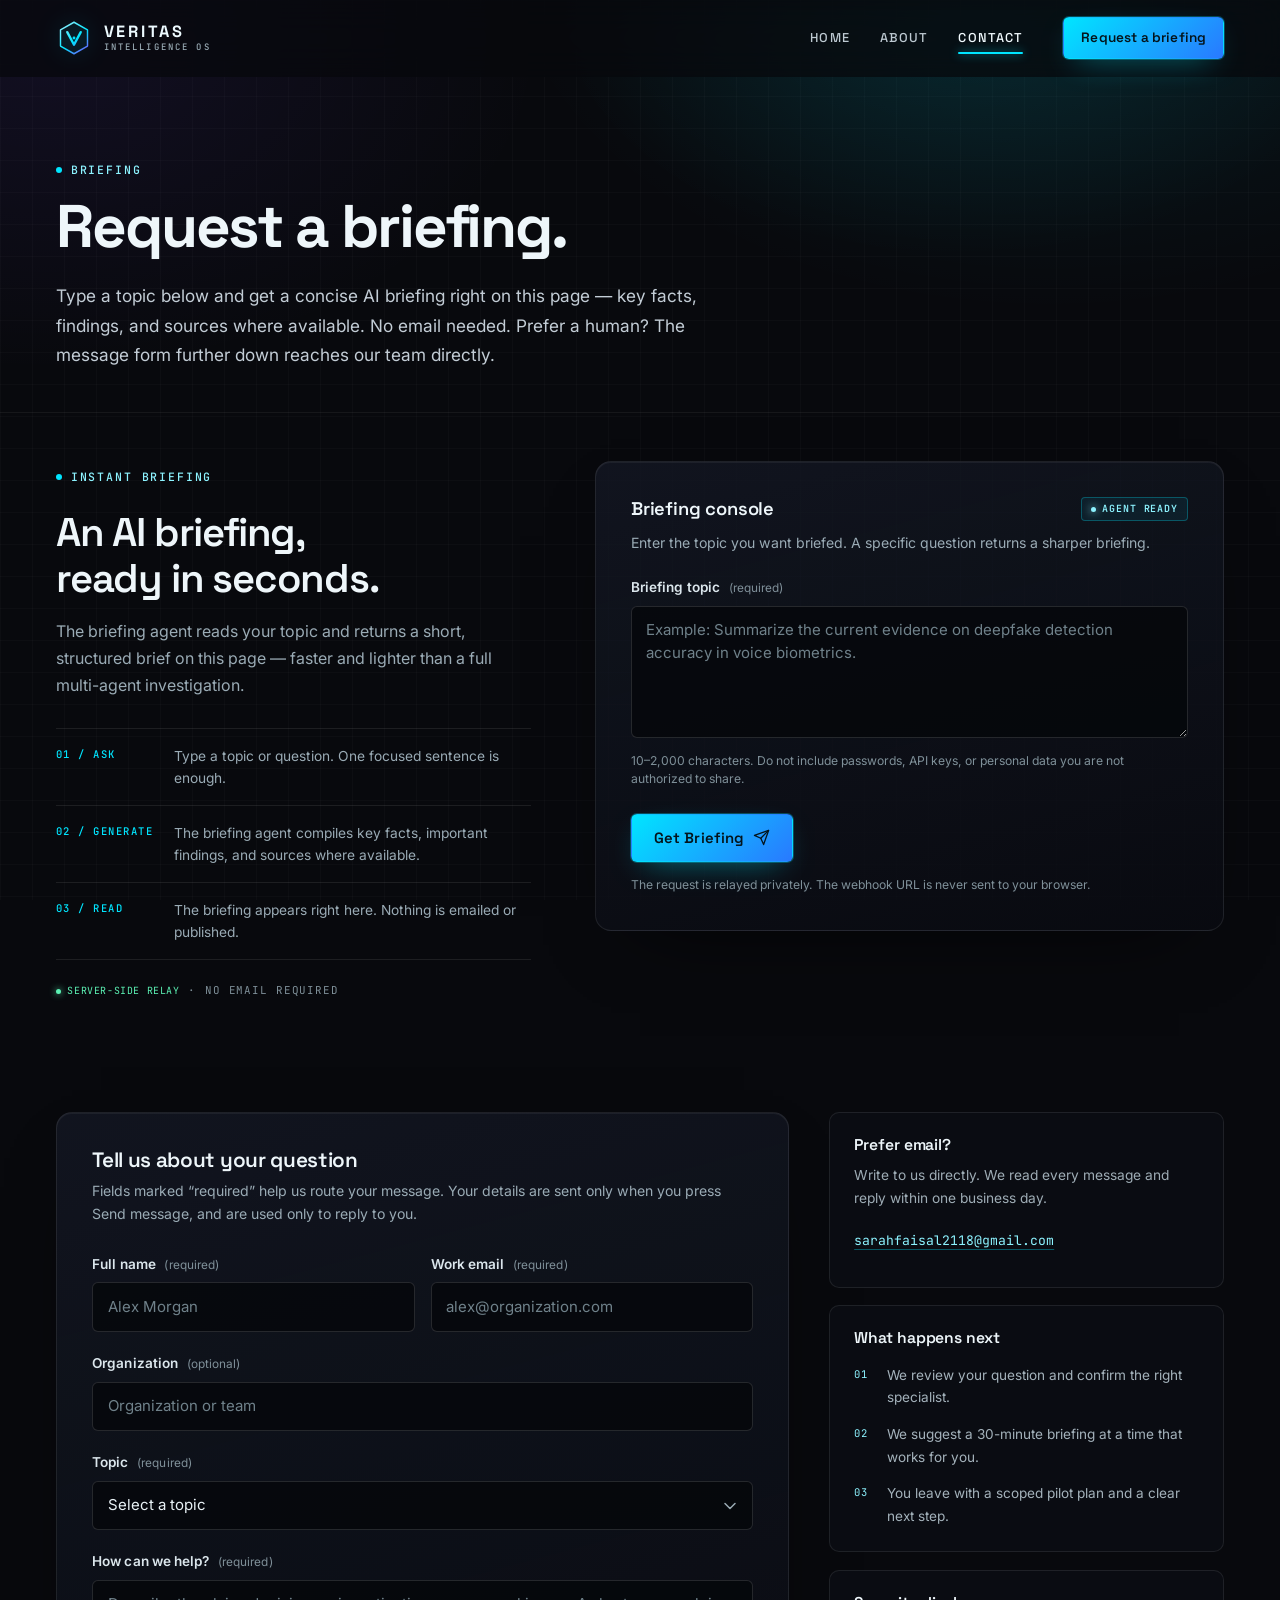
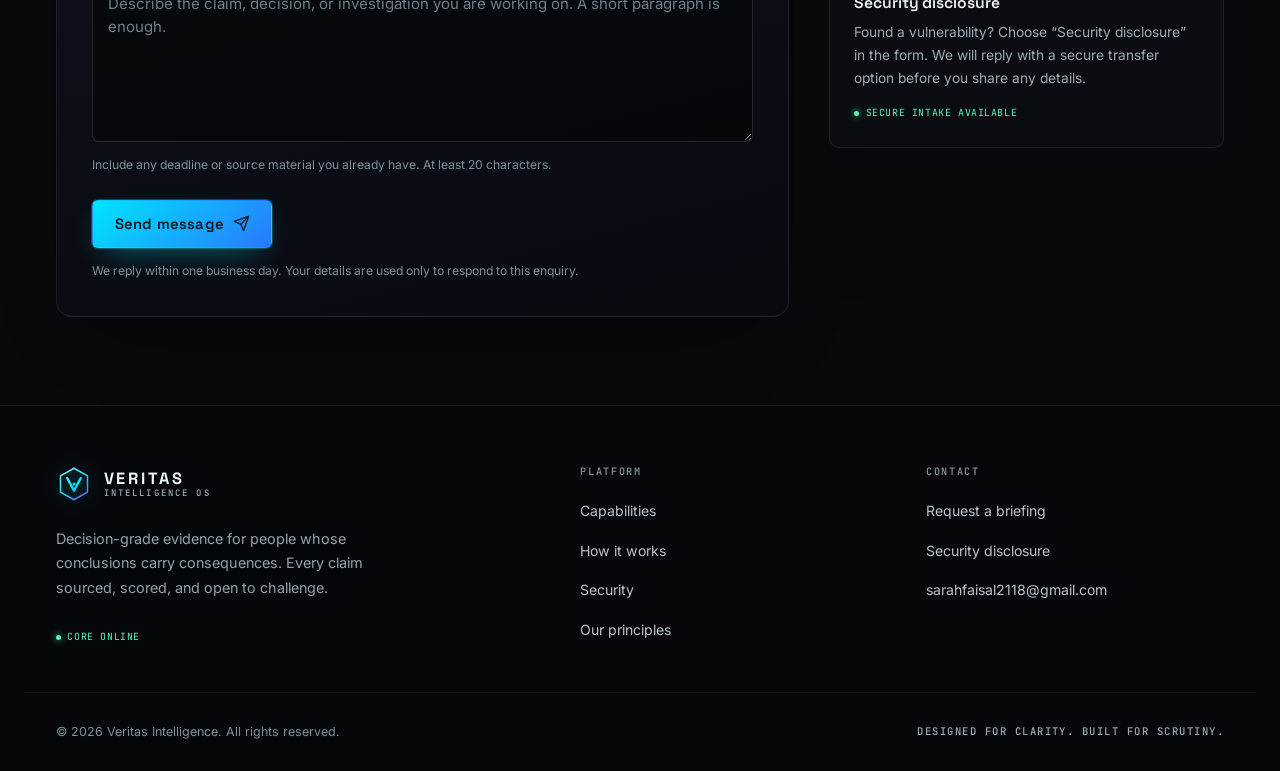
==== commit 4a33c4b4: "Add instant AI briefing console on Contact page New /api/briefing endpoint relays a topic to a separ" ====
--- a/contact.html
+++ b/contact.html
@@ -4,7 +4,7 @@
   <meta charset="utf-8">
   <meta name="viewport" content="width=device-width, initial-scale=1">
   <title>Contact — Veritas Intelligence</title>
-  <meta name="description" content="Request a briefing from Veritas Intelligence. Tell us the question you are trying to answer and we will reply within one business day.">
+  <meta name="description" content="Get an instant AI briefing from Veritas Intelligence. Type a topic and read a concise briefing with key facts, findings, and sources — no email required.">
   <meta name="theme-color" content="#08090d">
   <link rel="icon" href="assets/favicon.svg" type="image/svg+xml">
   <link rel="preconnect" href="https://fonts.googleapis.com">
@@ -45,10 +45,89 @@
     <section class="page-hero page-hero--simple">
       <div class="container">
         <div class="reveal contact-intro">
-          <p class="eyebrow"><span class="pulse" aria-hidden="true"></span> Contact</p>
+          <p class="eyebrow"><span class="pulse" aria-hidden="true"></span> Briefing</p>
           <h1>Request a briefing.</h1>
-          <p class="lede">Tell us the question you are trying to answer. A member of our team will reply within one business day.</p>
+          <p class="lede">Type a topic below and get a concise AI briefing right on this page — key facts, findings, and sources where available. No email needed. Prefer a human? The message form further down reaches our team directly.</p>
         </div>
+      </div>
+    </section>
+
+    <section class="section section--bordered investigation-section" id="briefing">
+      <div class="container investigation-grid">
+        <div class="investigation-intro reveal">
+          <p class="eyebrow"><span class="pulse" aria-hidden="true"></span> Instant briefing</p>
+          <h2>An AI briefing, ready in seconds.</h2>
+          <p class="lede">The briefing agent reads your topic and returns a short, structured brief on this page — faster and lighter than a full multi-agent investigation.</p>
+
+          <ol class="investigation-points">
+            <li>
+              <span class="mono-label">01 / Ask</span>
+              <p>Type a topic or question. One focused sentence is enough.</p>
+            </li>
+            <li>
+              <span class="mono-label">02 / Generate</span>
+              <p>The briefing agent compiles key facts, important findings, and sources where available.</p>
+            </li>
+            <li>
+              <span class="mono-label">03 / Read</span>
+              <p>The briefing appears right here. Nothing is emailed or published.</p>
+            </li>
+          </ol>
+
+          <p class="investigation-meta"><span class="status-ok">Server-side relay</span><span>No email required</span></p>
+        </div>
+
+        <form class="form-panel investigation-panel reveal" id="briefing-form" novalidate>
+          <div class="investigation-panel-head">
+            <h3>Briefing console</h3>
+            <span class="chip chip-live"><span class="dot" aria-hidden="true"></span> Agent ready</span>
+          </div>
+          <p class="form-intro">Enter the topic you want briefed. A specific question returns a sharper briefing.</p>
+
+          <div class="field">
+            <label for="briefing-topic">Briefing topic <span class="optional">(required)</span></label>
+            <textarea id="briefing-topic" name="topic" rows="4" maxlength="2000" required aria-describedby="briefing-hint briefing-error" placeholder="Example: Summarize the current evidence on deepfake detection accuracy in voice biometrics."></textarea>
+            <p class="field-hint" id="briefing-hint">10–2,000 characters. Do not include passwords, API keys, or personal data you are not authorized to share.</p>
+            <p class="field-error" id="briefing-error" hidden></p>
+          </div>
+
+          <div class="form-actions">
+            <button class="btn btn-primary" id="get-briefing" type="submit">
+              <span id="briefing-submit-label">Get Briefing</span>
+              <svg viewBox="0 0 24 24" fill="none" stroke="currentColor" stroke-width="1.8" stroke-linecap="round" stroke-linejoin="round" aria-hidden="true"><path d="m22 2-7 20-4-9-9-4Z"/><path d="M22 2 11 13"/></svg>
+            </button>
+            <p class="form-note">The request is relayed privately. The webhook URL is never sent to your browser.</p>
+          </div>
+
+          <div class="investigation-loading" id="briefing-loading" role="status" aria-live="polite" hidden>
+            <span class="spinner" aria-hidden="true"></span>
+            <div>
+              <strong>Your briefing is being generated…</strong>
+              <p>This can take up to a minute. Keep this page open.</p>
+            </div>
+          </div>
+
+          <div class="form-error" id="briefing-request-error" tabindex="-1" role="alert" hidden>
+            <p><strong>The briefing did not complete.</strong> <span id="briefing-request-message"></span></p>
+            <p>You can try again with a simpler topic.</p>
+          </div>
+
+          <div class="investigation-result" id="briefing-result" hidden>
+            <div class="investigation-result-head">
+              <p class="eyebrow eyebrow--plain">Briefing received</p>
+              <span class="mono-label" id="briefing-timestamp"></span>
+            </div>
+            <h3 id="briefing-result-heading" tabindex="-1">Your briefing</h3>
+            <div class="report-body" id="briefing-report" tabindex="0"></div>
+            <div class="btn-row">
+              <button class="btn btn-ghost" id="new-briefing" type="button">New briefing</button>
+            </div>
+          </div>
+
+          <noscript>
+            <p class="noscript-note">JavaScript is turned off, so the briefing console cannot run. Please use the message form below instead.</p>
+          </noscript>
+        </form>
       </div>
     </section>
 
--- a/assets/styles.css
+++ b/assets/styles.css
@@ -1550,7 +1550,8 @@
   margin-bottom: 1.4rem;
 }
 
-#investigation-question {
+#investigation-question,
+#briefing-topic {
   min-height: 132px;
 }
 
